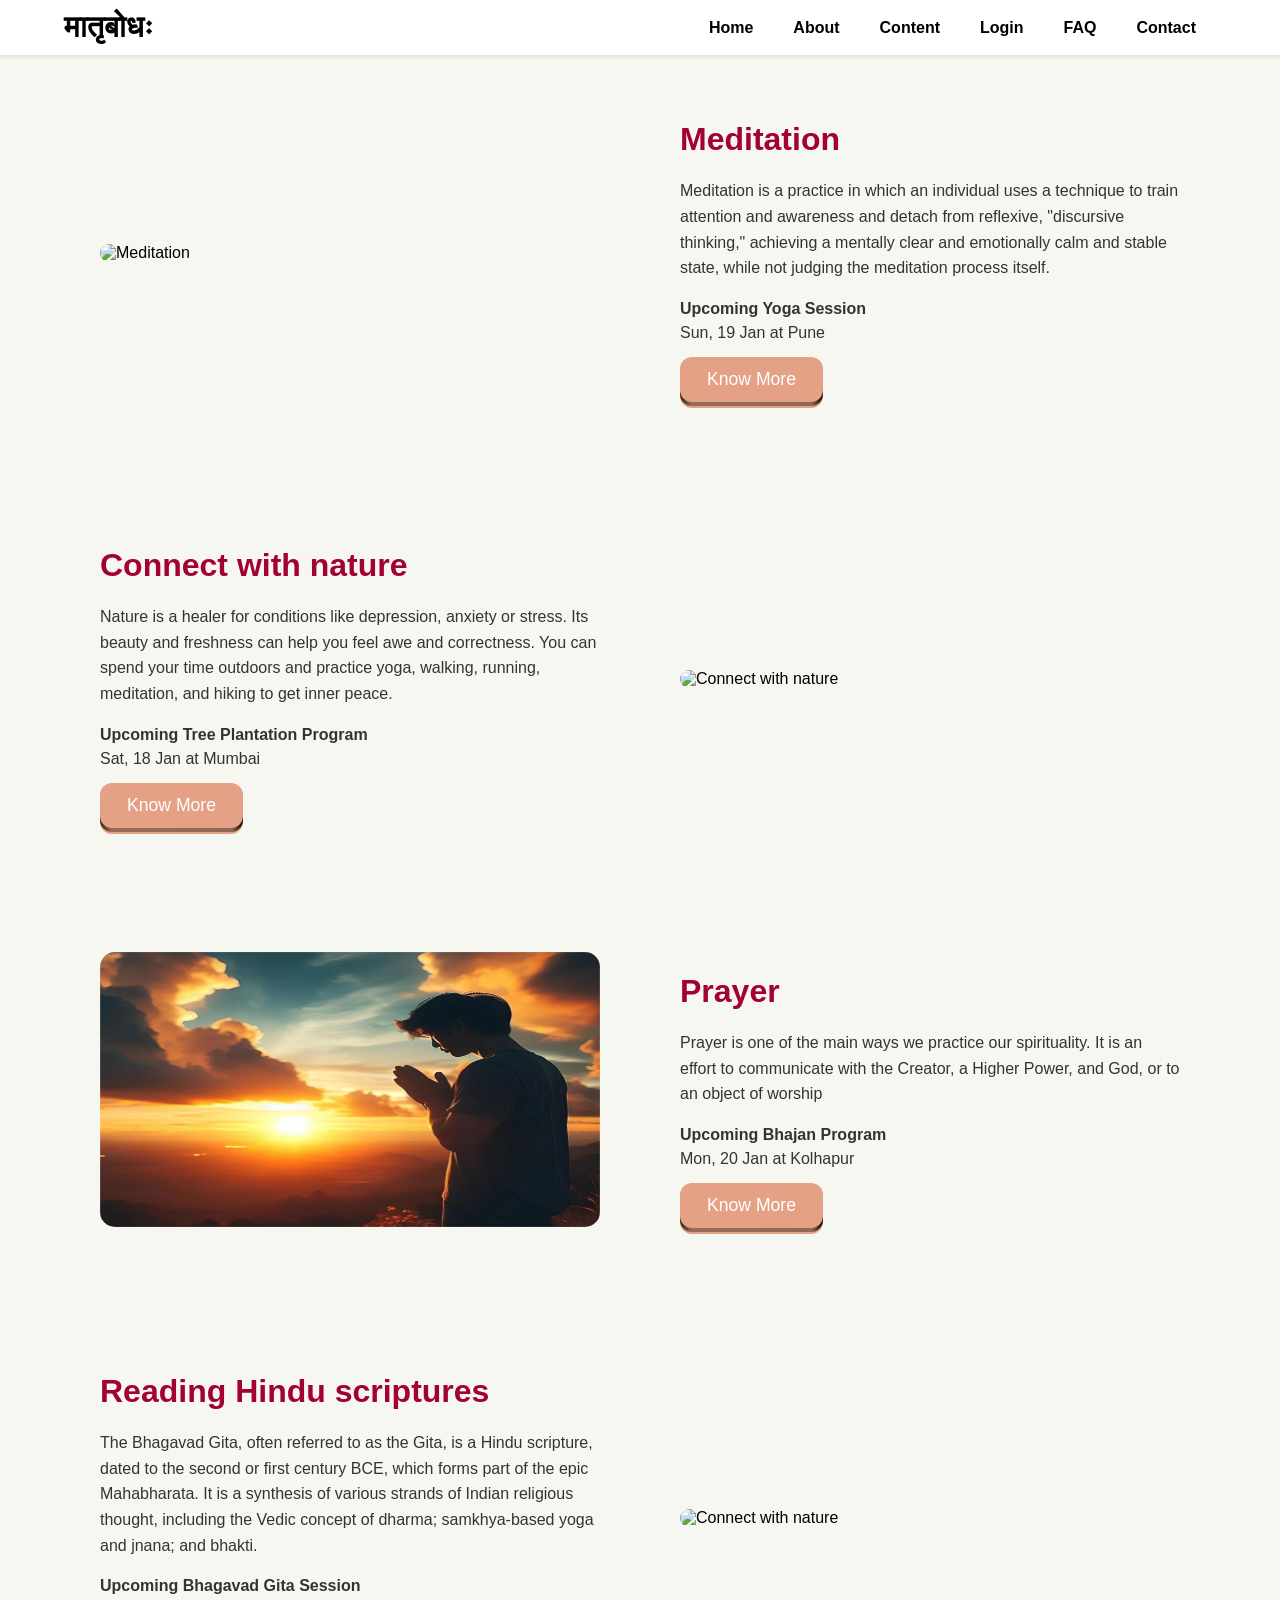
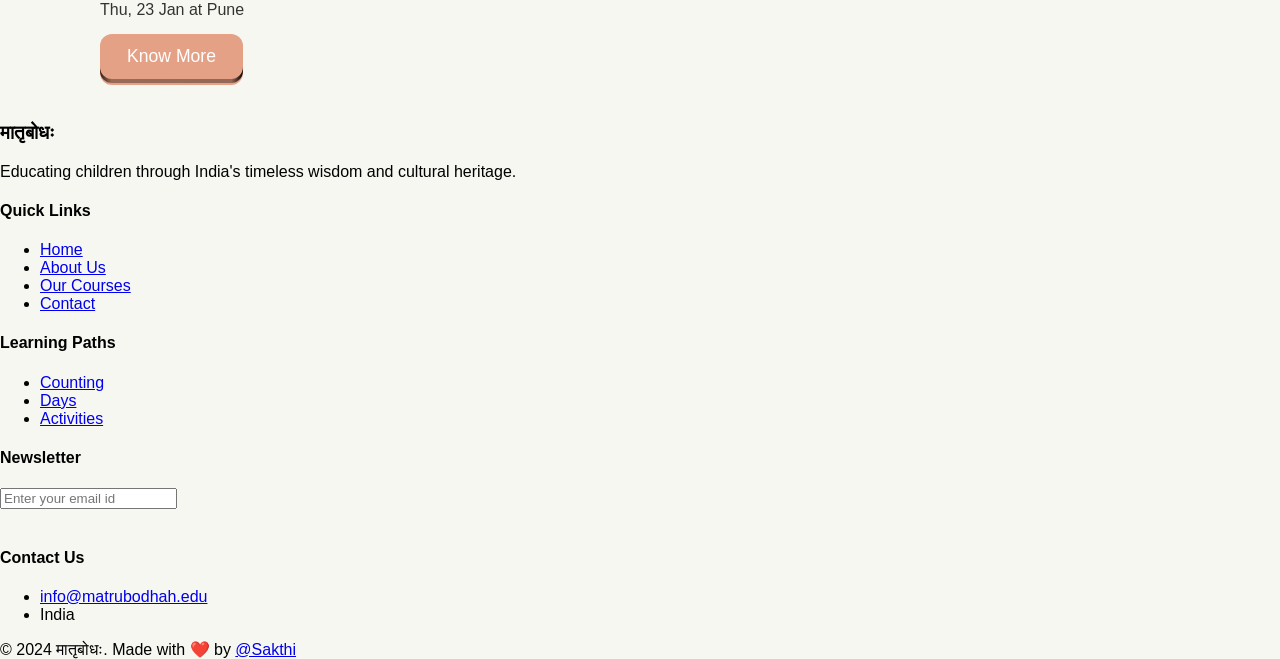
==== activities.html @ 60a60513 "improved styling" ====
<!DOCTYPE html>
<html lang="en">
<head>
  <meta charset="UTF-8">
  <meta name="viewport" content="width=device-width, initial-scale=1.0">
  <link
      rel="icon"
      href="DALL·E 2024-08-28 12.19.31 - A clean and moderately detailed logo for a Sanskrit education website. T.webp"
    />
  <link rel="stylesheet" href="activities.css">
  <link rel="stylesheet" href="footercss.css">
  <title>Spiritual Activities</title>
</head>
<body>
    <header>
        <nav>
          <!-- Wrap the logo text in an anchor tag -->
          <a href="#hero" class="logo">मातृबोधः</a>
          <ul class="nav-links">
              <li><a href="index.html">Home</a></li>
              <li><a href="pages/about-page.html">About</a></li>
              <li class="dropdown">
                  <a href="#">Content</a>
                  <ul class="dropdown-content">
                      <li><a href="countingpage.html">Counting</a></li>
                      <li><a href="#">Days</a></li>
                      <li><a href="#">Activities</a></li>
                      <li><a href="feedback.html">Feedback</a></li>
                  </ul>
              </li>
              <li><a href="login.html">Login</a></li>
              <li><a href="faq.html">FAQ</a></li>
              <li><a href="#" >Contact</a></li>
          </ul>
      </nav>
  
      </header>
  <div class="container">
    <div class="activity-container">
        <div class="image-container">
          <img src="https://lh3.googleusercontent.com/dsQZZfwuwRRc6o0O8qT6zLlI8iGdyhF_ZnZyEIegi13LLTLkADJrG60d6c60TxdHT1PVwDBVb3eVHipBR0Vi9bskvVI_4WhWKWmqxmU00VIi-oUELZCw3MKAPGLuMRcPwukCOwYI" alt="Meditation">
        </div>
        <div class="content-container">
          <h1 class="title">Meditation</h1>
          <p class="description">
            Meditation is a practice in which an individual uses a technique to train attention and awareness and detach from reflexive, "discursive thinking," achieving a mentally clear and emotionally calm and stable state, while not judging the meditation process itself.  
          </p>
          <p class="upcoming"><strong>Upcoming Yoga Session</strong><br>Sun, 19 Jan at Pune</p>
          <button class="know-more">
            <span class="shadow"></span>
            <span class="edge"></span>
            <span class="front text"> Know More </span>
          </button>
        </div>
      </div>
    <div class="activity-container">
        <div class="content-container">
          <h1 class="title">Connect with nature</h1>
          <p class="description">
            Nature is a healer for conditions like depression, anxiety or stress. Its beauty and freshness can help you feel awe and correctness. You can spend your time outdoors and practice yoga, walking, running, meditation, and hiking to get inner peace. 
          </p>
          <p class="upcoming"><strong>Upcoming Tree Plantation Program</strong><br>Sat, 18 Jan at Mumbai</p>
          <button class="know-more">
            <span class="shadow"></span>
            <span class="edge"></span>
            <span class="front text"> Know More </span>
          </button>
        </div>
        <div class="image-container">
            <img src="https://media.licdn.com/dms/image/v2/D4D12AQFT_JibfmEk6Q/article-cover_image-shrink_720_1280/article-cover_image-shrink_720_1280/0/1708732759897?e=2147483647&v=beta&t=TylC6cSGaZ8ZEgFL2q3LAOCYYoMknDMDKpWlx_-5C6E" alt="Connect with nature">
          </div>
      </div>
    <div class="activity-container">
        <div class="image-container">
          <img src="praying-image.png" alt="Connect with nature"id="prayer_img">
        </div>
        <div class="content-container">
          <h1 class="title">Prayer</h1>
          <p class="description">
            Prayer is one of the main ways we practice our spirituality. It is an effort to communicate with the Creator, a Higher Power, and God, or to an object of worship
          </p>
          <p class="upcoming"><strong>Upcoming Bhajan Program </strong><br>Mon, 20 Jan at Kolhapur</p>
          <button class="know-more">
            <span class="shadow"></span>
            <span class="edge"></span>
            <span class="front text"> Know More </span>
          </button>
        </div>
      </div>
    <div class="activity-container">
        <div class="content-container">
            <h1 class="title">Reading Hindu scriptures</h1>
            <p class="description">
                The Bhagavad Gita, often referred to as the Gita, is a Hindu scripture, dated to the second or first century BCE, which forms part of the epic Mahabharata. It is a synthesis of various strands of Indian religious thought, including the Vedic concept of dharma; samkhya-based yoga and jnana; and bhakti.
            </p>
            <p class="upcoming"><strong>Upcoming Bhagavad Gita Session  </strong><br>Thu, 23 Jan at Pune</p>
            <button class="know-more">
                <span class="shadow"></span>
                <span class="edge"></span>
                <span class="front text"> Know More
                </span>
              </button>
        </div>
        <div class="image-container">
          <img src="https://servdharm.com/cdn/shop/products/SD004_6_800x.jpg?v=1676365307" alt="Connect with nature">
        </div>
      </div>
  </div>
  <!-- Footer Section -->
 <footer class="main-footer">
    <div class="footer-content">
      <div class="footer-section">
        <h3>मातृबोधः</h3>
        <p>
          Educating children through India's timeless wisdom and cultural
          heritage.
        </p>
        <div class="social-links">
          <a
            href="https://github.com/Anjaliavv51/Matrubodhah"
            target="_blank"
            aria-label="Facebook"
            ><i class="fab fa-facebook"></i
          ></a>
          <a
            href="https://github.com/Anjaliavv51/Matrubodhah"
            target="_blank"
            aria-label="Twitter"
            ><i class="fab fa-twitter"></i
          ></a>
          <a
            href="https://github.com/Anjaliavv51/Matrubodhah"
            target="_blank"
            aria-label="Instagram"
            ><i class="fab fa-instagram"></i
          ></a>
          <a
            href="https://github.com/Anjaliavv51/Matrubodhah"
            target="_blank"
            aria-label="YouTube"
            ><i class="fab fa-youtube"></i
          ></a>
          <a
            href="https://github.com/Anjaliavv51/Matrubodhah"
            target="_blank"
            aria-label="Linkedin"
            ><i class="fa-brands fa-linkedin-in"></i
          ></a>
        </div>
      </div>

      <div class="footer-section">
        <h4>Quick Links <div class="underline"><span></span></div></h4>
        <ul>
          <li><a href="#hero">Home</a></li>
          <li><a href="#wisdom">About Us</a></li>
          <li><a href="#content">Our Courses</a></li>
          <!-- need to add contact page link -->
          <li><a href="#hero">Contact</a></li>
        </ul>
      </div>

      <div class="footer-section">
        <h4>Learning Paths <div class="underline"><span></span></div></h4>
        <ul>
          <!-- need to add respective page link -->
          <li><a href="countingpage.html">Counting</a></li>
          <li><a href="#hero">Days</a></li>
          <li><a href="#hero">Activities</a></li>
        </ul>
      </div>

      <div class="footer-section">
        <h4>Newsletter <div class="underline"><span></span></div></h4>
        <form>
          <i class="fas fa-envelope"></i>
          <input type="email" placeholder="Enter your email id" required>
          <button type="submit"><i class="fas fa-arrow-right"></i></button>
        </form>
        <br>
        <h4>Contact Us <div class="underline"><span></span></div></h4>
        <ul class="contact-info">
          <li>
            <i class="fas fa-envelope"></i
            ><a href="mailto:info@matrubodhah.edu">info@matrubodhah.edu</a>
          </li>
          <li><i class="fas fa-map-marker-alt"></i><span>India</span></li>
        </ul>
      </div>
      
    </div>
 <div class="footer-bottom">
      <p>
        &copy; 2024 मातृबोधः. Made with <span class="heart">❤️</span> by
        <a href="https://github.com/Anjaliavv51/Matrubodhah" target="_blank"
          >@Sakthi</a
        >
      </p>
    </div>
  </footer>
</body>
</html>
---- activities.css ----
body {
    margin: 0;
    font-family: Arial, sans-serif;
    background-color: #f7f7f1;
    font-family: "Arial", sans-serif;
    height: 100vh;
}

header {
    width: 100%;
    position: fixed;
    top: 0;
    left: 0;
    right: 0;
    background-color: rgba(255, 255, 255, 1);
    box-shadow: 0 2px 4px rgba(0, 0, 0, 0.1);
    z-index: 10;
    margin-bottom: 50px;
}

/* Hide the menu toggle button by default */
.menu-toggle {
    display: none;
}

nav {
    display: flex;
    justify-content: space-between;
    gap: 5px;
    align-items: center;
    padding: 10px 5%;
}

.logo {
    font-size: 30px;
    font-weight: bold;
    color: black;
    flex: 1;
    text-align: left;
    text-decoration: none;
    cursor: pointer;
    transition: color 0.3s ease;
}

.logo:hover {
    color: rgb(106, 97, 97);
}

.nav-links {
    list-style: none;
    display: flex;
    align-items: center;
    margin: 0;
    padding: 0;
    flex: 1;
    justify-content: flex-end;
}

@media screen and (max-width: 768px) {
    .nav-links {
        flex-direction: column;
    }
}

.nav-links li {
    margin: 0 20px;
    position: relative;
}

.nav-links a {
    text-decoration: none;
    color: black;
    font-weight: bold;
    position: relative;
    transition: color 0.3s ease;
}

.nav-links a::after {
    content: "";
    position: absolute;
    left: 0;
    bottom: -3px;
    width: 0;
    height: 2px;
    background-color: #e5a186;
    transition: width 0.3s ease;
}

.nav-links a:hover {
    color: #e5a186;
}

.nav-links a:hover::after {
    width: 100%;
}

.nav-links .dropdown {
    position: relative;
}

.nav-links .dropdown-content {
    display: none;
    position: absolute;
    background-color: white;
    min-width: 160px;
    box-shadow: 0px 8px 16px rgba(0, 0, 0, 0.1);
    z-index: 1;
    list-style: none;
    padding: 0;
}

.nav-links .dropdown-content a {
    color: black;
    padding: 12px 16px;
    text-decoration: none;
    display: block;
}

.nav-links .dropdown:hover .dropdown-content {
    display: block;
}

.nav-links .dropdown-content a:hover {
    background-color: #f1f1f1;
}

.btn-contact:is(:focus, :hover) {
    background-color: #e5a186;
    border-color: #e5a186;
    color: white;
    transform: scale(1.1);
}

@media (max-width: 768px) {
    .navbar-collapse {
        display: flex;
        flex-direction: column;
        align-items: center;
    }

    .nav-links {
        display: none;
        flex-direction: column;
        width: 100%;
        align-items: center;
    }

    .nav-links.active {
        display: flex;
    }

    .menu-toggle {
        display: block;
        cursor: pointer;
        font-size: 24px;
        margin-left: auto;
    }

    .btn-contact {
        display: block;
        text-align: center;
        margin-top: 10px;
        width: 100%;
    }
}



.activity-container {
    display: flex;
    align-items: center;
    justify-content: center;
    padding: 20px;
    gap: 80px;
    margin-top: 80px;
}

.image-container {
    width: 500px;
}

.image-container img {
    max-width: 100%;
    height: auto;
    border-radius: 15px;
}

.content-container {
    max-width: 500px;
}

.title {
    color: hsl(340deg 100% 32%);
    font-size: 32px;
    margin-bottom: 20px;
}

.description {
    color: #333;
    font-size: 16px;
    line-height: 1.6;
}

.upcoming {
    color: #333;
    font-size: 16px;
    margin-top: 15px;
    line-height: 1.5;
}

button {
    position: relative;
    border: none;
    background: transparent;
    padding: 0;
    cursor: pointer;
    outline-offset: 4px;
    transition: filter 250ms;
    user-select: none;
    touch-action: manipulation;
   }
   
   .shadow {
    position: absolute;
    top: 0;
    left: 0;
    width: 100%;
    height: 100%;
    border-radius: 12px;
    background: #e5a186;
    will-change: transform;
    transform: translateY(2px);
    transition: transform
       600ms
       cubic-bezier(.3, .7, .4, 1);
   }
   
   .edge {
    position: absolute;
    top: 0;
    left: 0;
    width: 100%;
    height: 100%;
    border-radius: 12px;
    background: linear-gradient(
       to left,
       #040302 0%,
       #946756 8%,
       #996a58 92%,
       #2d1f1a 100%
     );
   }
   
   .front {
    display: block;
    position: relative;
    padding: 12px 27px;
    border-radius: 12px;
    font-size: 1.1rem;
    color: white;
    background: #e5a186;
    will-change: transform;
    transform: translateY(-4px);
    transition: transform
       600ms
       cubic-bezier(.3, .7, .4, 1);
   }
   
   button:hover {
    filter: brightness(110%);
   }
   
   button:hover .front {
    transform: translateY(-6px);
    transition: transform
       250ms
       cubic-bezier(.3, .7, .4, 1.5);
   }
   
   button:active .front {
    transform: translateY(-2px);
    transition: transform 34ms;
   }
   
   button:hover .shadow {
    transform: translateY(4px);
    transition: transform
       250ms
       cubic-bezier(.3, .7, .4, 1.5);
   }
   
   button:active .shadow {
    transform: translateY(1px);
    transition: transform 34ms;
   }
   
   button:focus:not(:focus-visible) {
    outline: none;
   }
#prayer_img{
    width: 500px;
    max-width: 100%;
    height: 275px;
    border-radius: 15px;
}
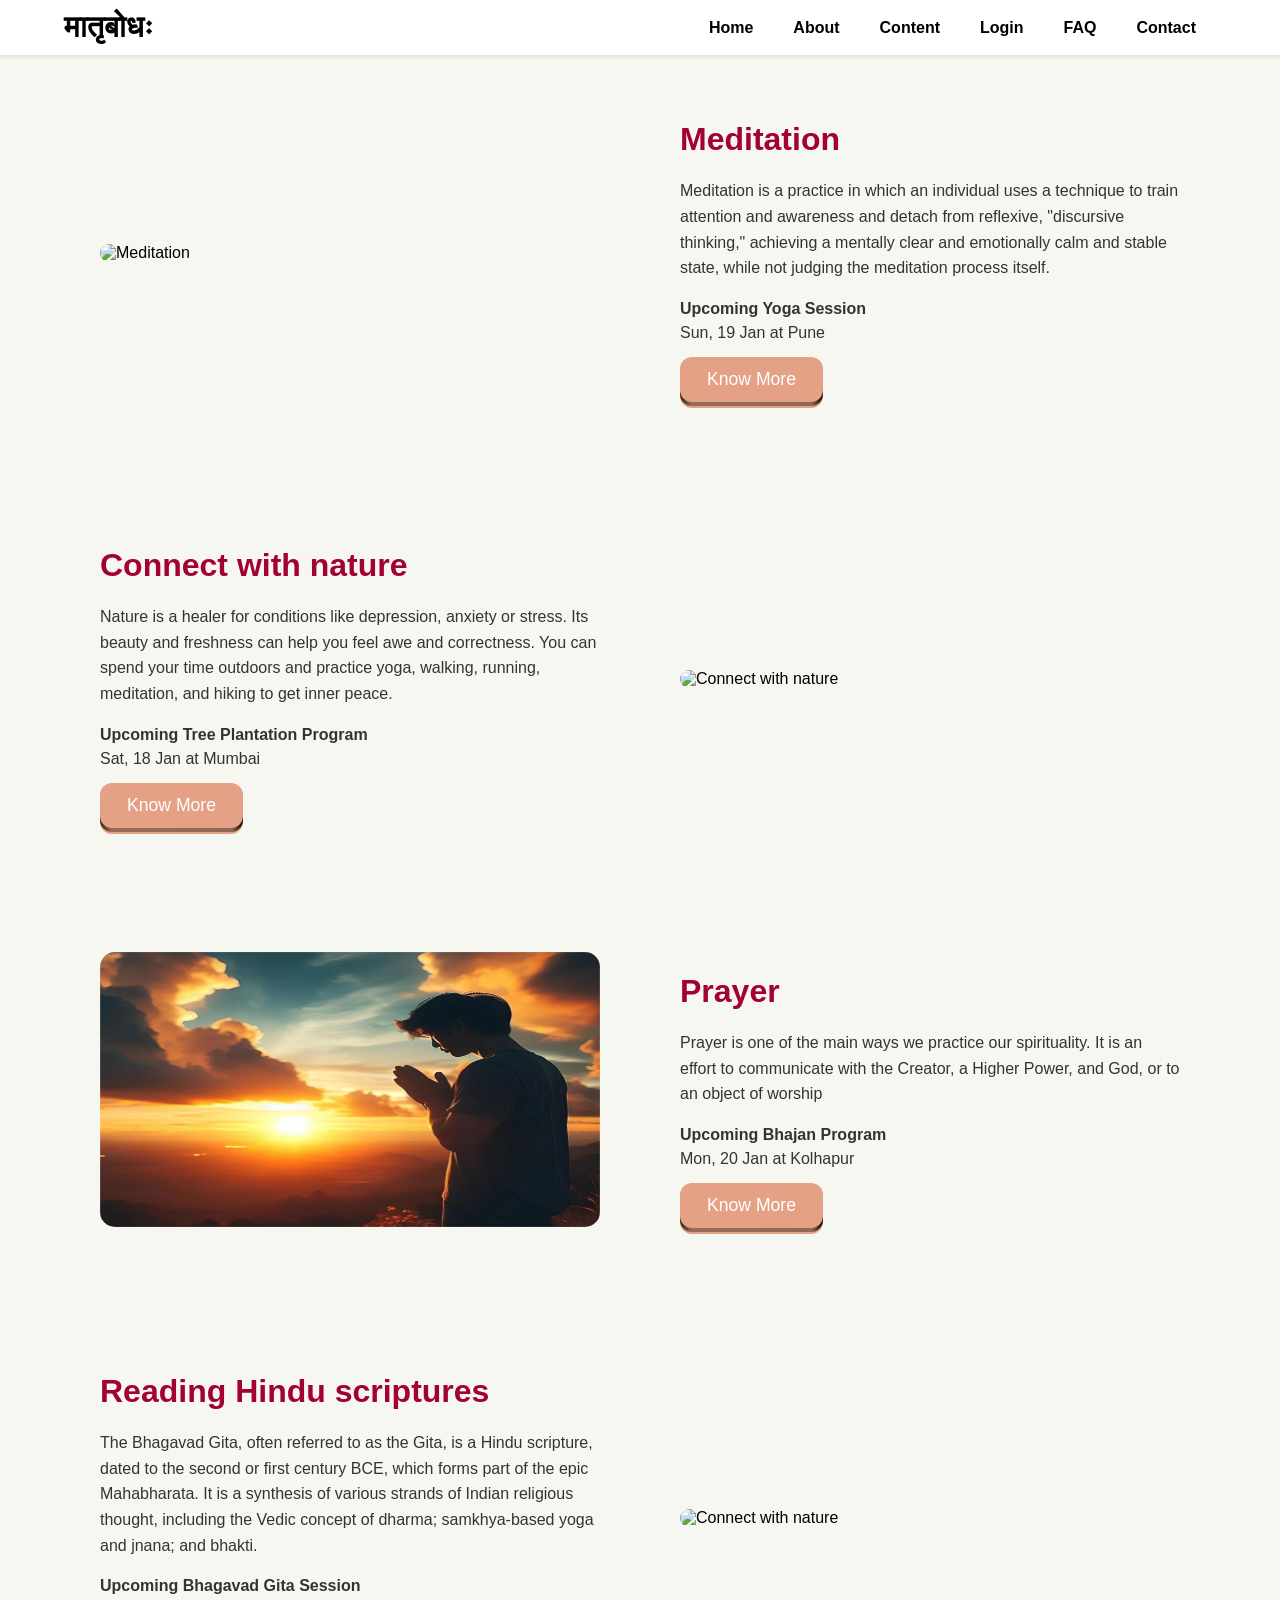
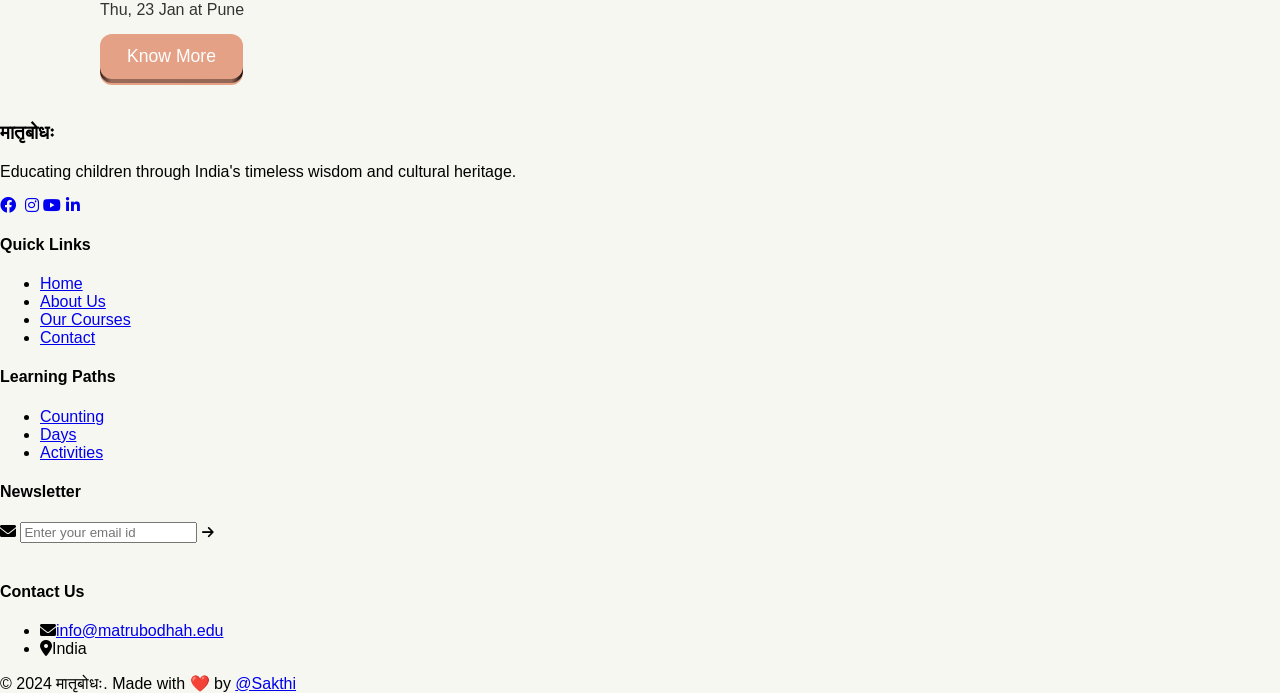
==== commit ac47c08e: "Merge branch 'Anjaliavv51:main' into branch-1" ====
--- a/activities.html
+++ b/activities.html
@@ -7,11 +7,23 @@
       rel="icon"
       href="DALL·E 2024-08-28 12.19.31 - A clean and moderately detailed logo for a Sanskrit education website. T.webp"
     />
+    <link rel="stylesheet" href="https://cdnjs.cloudflare.com/ajax/libs/font-awesome/6.0.0/css/all.min.css">
   <link rel="stylesheet" href="activities.css">
   <link rel="stylesheet" href="footercss.css">
+  <link rel="stylesheet" href="Scroll.css">
+  <!-- font awesome kit link -->
+  <script src="https://kit.fontawesome.com/422e4af3c2.js" crossorigin="anonymous"></script>
   <title>Spiritual Activities</title>
 </head>
 <body>
+   <!-- Scroll -->
+    <div id="scrollButton" class="hidden">
+        <div class="outer-circle">
+            <div class="inner-circle">
+                <div class="arrow">↑</div>
+            </div>
+        </div>
+    </div>
     <header>
         <nav>
           <!-- Wrap the logo text in an anchor tag -->
@@ -126,8 +138,8 @@
             href="https://github.com/Anjaliavv51/Matrubodhah"
             target="_blank"
             aria-label="Twitter"
-            ><i class="fab fa-twitter"></i
-          ></a>
+            ><i
+            class="fa-brands fa-square-x-twitter"></i></a>
           <a
             href="https://github.com/Anjaliavv51/Matrubodhah"
             target="_blank"
@@ -198,5 +210,6 @@
       </p>
     </div>
   </footer>
+  <script src="Scroll.js"></script>
 </body>
 </html>
--- a/Scroll.css
+++ b/Scroll.css
@@ -0,0 +1,58 @@
+/* Scroll */
+#scrollButton {
+    position: fixed;
+    bottom: 115px;
+    right: 28px;
+    width: 60px;
+    height: 60px;
+    display: flex;
+    align-items: center;
+    justify-content: center;
+    cursor: pointer;
+    z-index: 1000;
+    opacity: 0; /* Initially hidden */
+    pointer-events: none; /* Prevent interaction when hidden */
+    transition: opacity 0.7s ease; /* Smooth fade-in effect */
+}
+
+
+#scrollButton.visible {
+    opacity: 1; /* Fully visible */
+    pointer-events: auto; /* Enable interaction */
+}
+
+.outer-circle {
+    position: relative;
+    width: 100%;
+    height: 100%;
+    border-radius: 50%;
+    background: conic-gradient(
+        orange 0deg,
+        #fd835c var(--scroll-progress, 0deg),
+        #dddddd00 var(--scroll-progress, 0deg),
+        #dddddd00 360deg
+    );
+    transform: rotate(-90deg); /* Start animation from top */
+    display: flex;
+    align-items: center;
+    justify-content: center;
+    transition: background 0.3s ease;
+}
+
+.inner-circle {
+    width: 45px;
+    height: 45px;
+    background: white;
+    border-radius: 50%;
+    display: flex;
+    align-items: center;
+    justify-content: center;
+    box-shadow: 0 4px 6px rgba(0, 0, 0, 0.1);
+}
+
+.arrow {
+    font-size: 18px;
+    color: orange;
+    font-weight: bold;
+    transform: rotate(90deg); /* Fixed direction to the right */
+}
